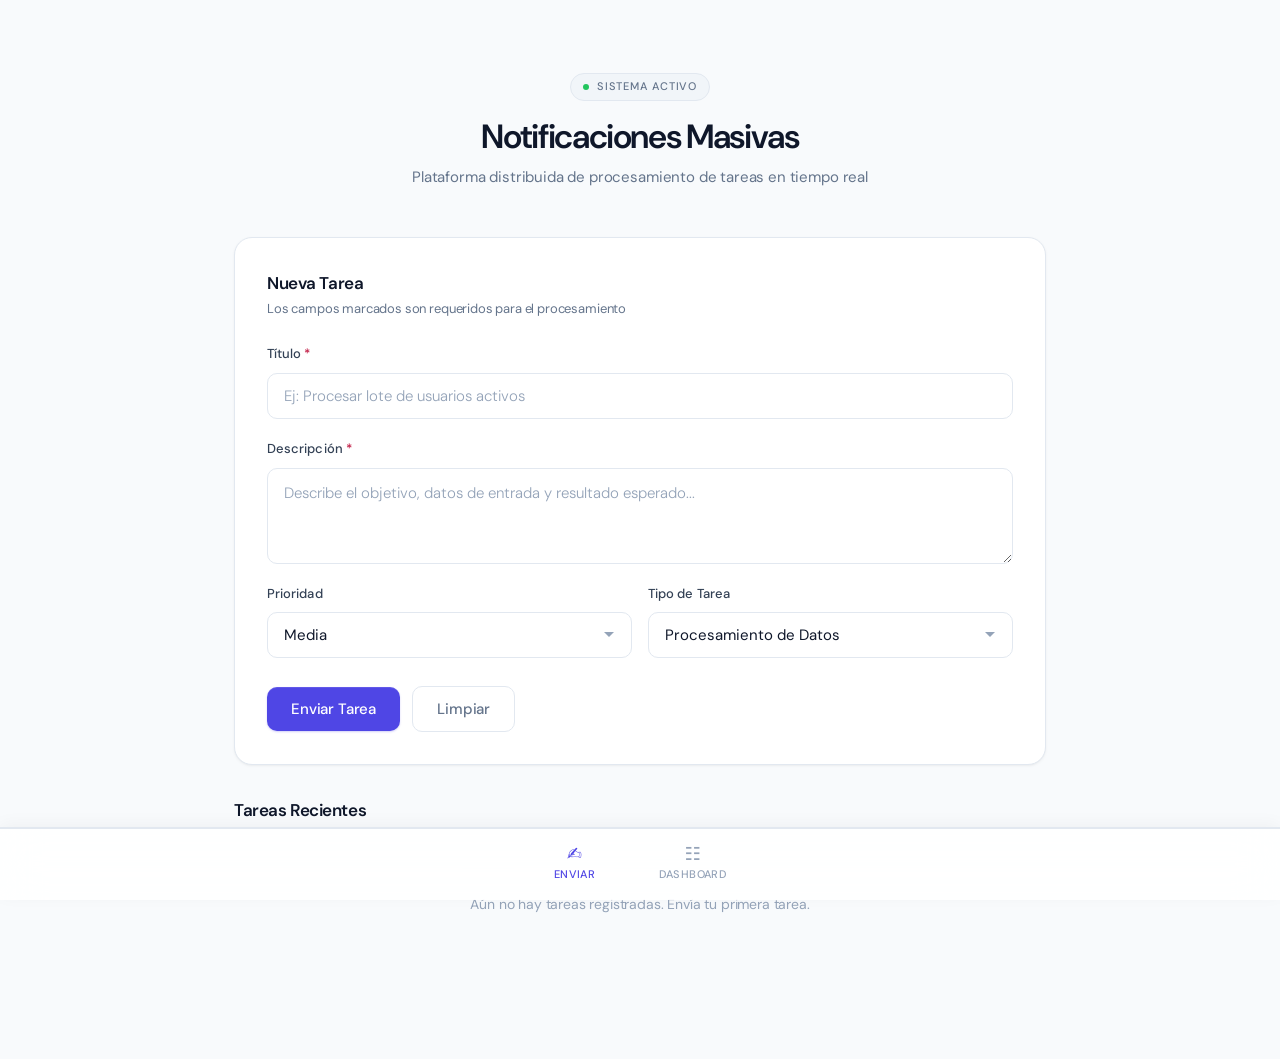
==== frontend/index.html @ dda321a0 "crecion del feond" ====
<!DOCTYPE html>
<html lang="es">
<head>
  <meta charset="UTF-8">
  <meta name="viewport" content="width=device-width, initial-scale=1.0">
  <title>Notificaciones — Enviar Tarea</title>
  <link rel="stylesheet" href="styles.css">
  <link rel="icon" href="data:image/svg+xml,<svg xmlns='http://www.w3.org/2000/svg' viewBox='0 0 32 32'><rect width='32' height='32' rx='8' fill='%234f46e5'/><path d='M8 10h16M8 16h10M8 22h13' stroke='white' stroke-width='2.5' stroke-linecap='round'/></svg>">
</head>
<body>

  <div class="container">

    <!-- ── Header ── -->
    <header>
      <div class="header-eyebrow">
        <span class="header-eyebrow-dot"></span>
        Sistema Activo
      </div>
      <h1>Notificaciones Masivas</h1>
      <p class="subtitle">Plataforma distribuida de procesamiento de tareas en tiempo real</p>
    </header>

    <main>

      <!-- ── Formulario de envío ── -->
      <section class="task-form-section">
        <div class="section-header">
          <h2>Nueva Tarea</h2>
          <p>Los campos marcados son requeridos para el procesamiento</p>
        </div>

        <form id="taskForm" class="task-form" novalidate>

          <div class="form-group">
            <label for="taskTitle">Título <span style="color:var(--s-error-text)">*</span></label>
            <input
              type="text"
              id="taskTitle"
              name="title"
              placeholder="Ej: Procesar lote de usuarios activos"
              required
              minlength="3"
              autocomplete="off"
            >
          </div>

          <div class="form-group">
            <label for="taskDescription">Descripción <span style="color:var(--s-error-text)">*</span></label>
            <textarea
              id="taskDescription"
              name="description"
              placeholder="Describe el objetivo, datos de entrada y resultado esperado..."
              required
              minlength="10"
            ></textarea>
          </div>

          <div class="form-row">
            <div class="form-group">
              <label for="taskPriority">Prioridad</label>
              <select id="taskPriority" name="priority">
                <option value="baja">Baja</option>
                <option value="media" selected>Media</option>
                <option value="alta">Alta</option>
                <option value="critica">Crítica</option>
              </select>
            </div>

            <div class="form-group">
              <label for="taskType">Tipo de Tarea</label>
              <select id="taskType" name="type">
                <option value="procesamiento">Procesamiento de Datos</option>
                <option value="analisis">Análisis</option>
                <option value="reporte">Generación de Reporte</option>
                <option value="notificacion">Envío de Notificación</option>
              </select>
            </div>
          </div>

          <div class="form-actions">
            <button type="submit" class="btn btn-primary" id="submitBtn">
              <span class="btn-text">Enviar Tarea</span>
              <span class="btn-loader" id="btnLoader"></span>
            </button>
            <button type="reset" class="btn btn-ghost">Limpiar</button>
          </div>

        </form>

        <div id="responseMessage" class="response-message" role="alert"></div>
      </section>

      <!-- ── Tareas recientes ── -->
      <section class="recent-tasks-section">
        <div class="section-header" style="margin-bottom: var(--sp-5);">
          <h2>Tareas Recientes</h2>
        </div>
        <div id="recentTasksList" class="tasks-list">
          <p class="empty-state">Aún no hay tareas registradas. Envía tu primera tarea.</p>
        </div>
      </section>

    </main>

    <!-- ── Navegación ── -->
    <nav class="bottom-nav" aria-label="Navegación principal">
      <a href="index.html" class="nav-link active" aria-current="page">
        <span class="nav-icon">&#9997;</span>
        <span>Enviar</span>
      </a>
      <a href="dashboard.html" class="nav-link">
        <span class="nav-icon">&#9783;</span>
        <span>Dashboard</span>
      </a>
    </nav>

  </div>

  <script src="app.js"></script>
</body>
</html>
---- frontend/styles.css ----
/**
 * styles.css — Sistema de Notificaciones Masivas Distribuidas
 * Diseño: "Quiet Luxury Software" — ultra-minimalista, premium, sin ruido.
 *
 * Fuente: DM Sans (Google Fonts) — geométrica, limpia, moderna.
 * Arquitectura de variables en :root para coherencia total.
 */

@import url('https://fonts.googleapis.com/css2?family=DM+Sans:ital,opsz,wght@0,9..40,300;0,9..40,400;0,9..40,500;0,9..40,600;1,9..40,300&family=DM+Mono:wght@300;400&display=swap');

/* ================================================================
   VARIABLES CSS — DESIGN TOKENS
   ================================================================ */
:root {
  /* Superficies */
  --bg-app:       #f8fafc;
  --bg-surface:   #ffffff;
  --bg-subtle:    #f1f5f9;
  --bg-hover:     #f8fafc;

  /* Tipografía */
  --text-heading: #0f172a;
  --text-body:    #334155;
  --text-muted:   #64748b;
  --text-ghost:   #94a3b8;

  /* Bordes */
  --border:       #e2e8f0;
  --border-strong:#cbd5e1;

  /* Acento — Indigo refinado */
  --accent:       #4f46e5;
  --accent-hover: #4338ca;
  --accent-ring:  rgba(79, 70, 229, 0.12);
  --accent-light: #eef2ff;

  /* Estados desaturados */
  --s-pending-bg:    #fefce8;  --s-pending-text:    #854d0e;  --s-pending-dot:    #ca8a04;
  --s-processing-bg: #eff6ff;  --s-processing-text: #1d4ed8;  --s-processing-dot: #3b82f6;
  --s-completed-bg:  #f0fdf4;  --s-completed-text:  #15803d;  --s-completed-dot:  #22c55e;
  --s-error-bg:      #fff1f2;  --s-error-text:      #be123c;  --s-error-dot:      #f43f5e;

  /* Prioridades */
  --p-baja-bg:    #f0fdf4;  --p-baja-text:    #15803d;
  --p-media-bg:   #fefce8;  --p-media-text:   #854d0e;
  --p-alta-bg:    #fff7ed;  --p-alta-text:    #c2410c;
  --p-critica-bg: #fff1f2;  --p-critica-text: #be123c;

  /* Sombras */
  --shadow-xs: 0 1px 2px rgba(0,0,0,0.04);
  --shadow-sm: 0 1px 3px rgba(0,0,0,0.05), 0 1px 2px -1px rgba(0,0,0,0.04);
  --shadow-md: 0 4px 12px rgba(0,0,0,0.06), 0 2px 4px -2px rgba(0,0,0,0.04);
  --shadow-nav: 0 -1px 0 var(--border), 0 -4px 16px rgba(0,0,0,0.04);

  /* Radios */
  --r-sm:   6px;
  --r-md:   10px;
  --r-lg:   14px;
  --r-xl:   18px;
  --r-pill: 999px;

  /* Espaciado */
  --sp-1: 0.25rem;   --sp-2: 0.5rem;    --sp-3: 0.75rem;
  --sp-4: 1rem;      --sp-5: 1.25rem;   --sp-6: 1.5rem;
  --sp-8: 2rem;      --sp-10: 2.5rem;   --sp-12: 3rem;

  /* Tipografía */
  --font: 'DM Sans', 'Inter', system-ui, -apple-system, sans-serif;
  --font-mono: 'DM Mono', ui-monospace, monospace;

  /* Transiciones */
  --t-fast:   150ms ease;
  --t-normal: 220ms cubic-bezier(0.16, 1, 0.3, 1);
}

/* ================================================================
   RESET & BASE
   ================================================================ */
*, *::before, *::after { margin: 0; padding: 0; box-sizing: border-box; }

html {
  font-size: 16px;
  scroll-behavior: smooth;
  -webkit-font-smoothing: antialiased;
  -moz-osx-font-smoothing: grayscale;
  text-rendering: optimizeLegibility;
}

body {
  font-family: var(--font);
  background: var(--bg-app);
  color: var(--text-body);
  line-height: 1.6;
  min-height: 100vh;
  letter-spacing: -0.01em;
}

/* ================================================================
   LAYOUT
   ================================================================ */
.container {
  max-width: 860px;
  margin: 0 auto;
  padding: var(--sp-8) var(--sp-6) 96px;
}

/* ================================================================
   HEADER
   ================================================================ */
header {
  text-align: center;
  padding: var(--sp-10) 0 var(--sp-12);
}

/* Wordmark / logo pill encima del h1 */
.header-eyebrow {
  display: inline-flex;
  align-items: center;
  gap: var(--sp-2);
  padding: 4px 12px;
  background: var(--bg-subtle);
  border: 1px solid var(--border);
  border-radius: var(--r-pill);
  font-size: 0.6875rem;
  font-weight: 500;
  letter-spacing: 0.08em;
  text-transform: uppercase;
  color: var(--text-muted);
  margin-bottom: var(--sp-4);
}

.header-eyebrow-dot {
  width: 6px;
  height: 6px;
  border-radius: 50%;
  background: var(--s-completed-dot);
  animation: pulse 2.5s ease-in-out infinite;
}

header h1 {
  font-size: clamp(1.6rem, 4vw, 2.1rem);
  font-weight: 600;
  color: var(--text-heading);
  letter-spacing: -0.04em;
  line-height: 1.2;
  margin-bottom: var(--sp-2);
}

.subtitle {
  color: var(--text-muted);
  font-size: 0.9375rem;
  font-weight: 400;
}

main {
  display: flex;
  flex-direction: column;
  gap: var(--sp-8);
}

section h2 {
  font-size: 0.8125rem;
  font-weight: 600;
  color: var(--text-muted);
  letter-spacing: 0.06em;
  text-transform: uppercase;
  margin-bottom: var(--sp-4);
}

/* ================================================================
   FORMULARIO
   ================================================================ */
.task-form-section {
  background: var(--bg-surface);
  border: 1px solid var(--border);
  border-radius: var(--r-xl);
  padding: var(--sp-8);
  box-shadow: var(--shadow-sm);
}

.section-header {
  margin-bottom: var(--sp-6);
}

.section-header h2 {
  font-size: 1.0625rem;
  font-weight: 600;
  color: var(--text-heading);
  letter-spacing: -0.025em;
  text-transform: none;
  margin-bottom: 2px;
}

.section-header p {
  font-size: 0.8125rem;
  color: var(--text-muted);
}

.task-form {
  display: flex;
  flex-direction: column;
  gap: var(--sp-5);
}

.form-row {
  display: grid;
  grid-template-columns: 1fr 1fr;
  gap: var(--sp-4);
}

.form-group {
  display: flex;
  flex-direction: column;
  gap: var(--sp-2);
}

.form-group label {
  font-size: 0.8125rem;
  font-weight: 500;
  color: var(--text-body);
  letter-spacing: 0.005em;
}

.form-group input,
.form-group textarea,
.form-group select {
  padding: var(--sp-3) var(--sp-4);
  background: var(--bg-surface);
  border: 1px solid var(--border);
  border-radius: var(--r-md);
  font-size: 0.9375rem;
  font-family: var(--font);
  color: var(--text-heading);
  transition: border-color var(--t-fast), box-shadow var(--t-fast);
  appearance: none;
  -webkit-appearance: none;
}

.form-group input::placeholder,
.form-group textarea::placeholder {
  color: var(--text-ghost);
  font-weight: 300;
}

.form-group input:hover,
.form-group textarea:hover,
.form-group select:hover {
  border-color: var(--border-strong);
}

.form-group input:focus,
.form-group textarea:focus,
.form-group select:focus {
  outline: none;
  border-color: var(--accent);
  box-shadow: 0 0 0 3px var(--accent-ring);
}

.form-group textarea {
  resize: vertical;
  min-height: 96px;
  line-height: 1.6;
}

.form-group select {
  background-image: url("data:image/svg+xml,%3Csvg xmlns='http://www.w3.org/2000/svg' width='12' height='12' viewBox='0 0 12 12'%3E%3Cpath fill='%2394a3b8' d='M6 8L1 3h10z'/%3E%3C/svg%3E");
  background-repeat: no-repeat;
  background-position: right var(--sp-4) center;
  padding-right: var(--sp-10);
  cursor: pointer;
}

.form-actions {
  display: flex;
  gap: var(--sp-3);
  align-items: center;
  padding-top: var(--sp-2);
}

/* ================================================================
   BOTONES
   ================================================================ */
.btn {
  display: inline-flex;
  align-items: center;
  justify-content: center;
  gap: var(--sp-2);
  padding: var(--sp-3) var(--sp-6);
  border: none;
  border-radius: var(--r-md);
  font-size: 0.9375rem;
  font-weight: 500;
  font-family: var(--font);
  letter-spacing: -0.01em;
  cursor: pointer;
  transition: all var(--t-fast);
  white-space: nowrap;
  text-decoration: none;
  user-select: none;
}

.btn:disabled {
  opacity: 0.45;
  cursor: not-allowed;
  pointer-events: none;
}

/* Primario — Indigo sólido */
.btn-primary {
  background: var(--accent);
  color: #fff;
  box-shadow: 0 1px 2px rgba(79,70,229,0.25), inset 0 1px 0 rgba(255,255,255,0.1);
}

.btn-primary:hover:not(:disabled) {
  background: var(--accent-hover);
  box-shadow: 0 3px 10px rgba(79,70,229,0.3);
  transform: translateY(-1px);
}

.btn-primary:active:not(:disabled) {
  transform: translateY(0);
  box-shadow: none;
}

/* Fantasma */
.btn-ghost {
  background: transparent;
  color: var(--text-muted);
  border: 1px solid var(--border);
}

.btn-ghost:hover {
  background: var(--bg-subtle);
  color: var(--text-body);
  border-color: var(--border-strong);
}

.btn-sm {
  padding: var(--sp-2) var(--sp-4);
  font-size: 0.8125rem;
  border-radius: var(--r-sm);
}

/* Loader interno del botón */
.btn-loader {
  display: none;
  width: 14px;
  height: 14px;
  border: 2px solid rgba(255,255,255,0.3);
  border-top-color: #fff;
  border-radius: 50%;
  animation: spin 0.65s linear infinite;
}

@keyframes spin { to { transform: rotate(360deg); } }

/* ================================================================
   MENSAJE DE RESPUESTA
   ================================================================ */
.response-message {
  padding: var(--sp-3) var(--sp-4);
  border-radius: var(--r-md);
  margin-top: var(--sp-5);
  font-size: 0.875rem;
  font-weight: 450;
  border: 1px solid transparent;
  display: none;
  animation: slideDown 200ms ease both;
}

.response-message.success {
  display: block;
  background: var(--s-completed-bg);
  color: var(--s-completed-text);
  border-color: rgba(34, 197, 94, 0.2);
}

.response-message.error {
  display: block;
  background: var(--s-error-bg);
  color: var(--s-error-text);
  border-color: rgba(244, 63, 94, 0.2);
}

@keyframes slideDown {
  from { opacity: 0; transform: translateY(-6px); }
  to   { opacity: 1; transform: translateY(0); }
}

/* ================================================================
   TAREAS RECIENTES
   ================================================================ */
.recent-tasks-section h2,
.recent-tasks-section .section-header h2 {
  font-size: 1.0625rem;
  font-weight: 600;
  color: var(--text-heading);
  letter-spacing: -0.025em;
  text-transform: none;
  margin-bottom: 0;
}

.tasks-list {
  display: flex;
  flex-direction: column;
  gap: var(--sp-3);
}

/* Tarjeta de tarea */
.task-card {
  background: var(--bg-surface);
  border: 1px solid var(--border);
  border-left: 3px solid var(--border);
  border-radius: var(--r-lg);
  padding: var(--sp-5) var(--sp-6);
  box-shadow: var(--shadow-xs);
  transition: box-shadow var(--t-normal), transform var(--t-normal), border-left-color var(--t-fast);
  animation: cardIn 250ms ease both;
}

@keyframes cardIn {
  from { opacity: 0; transform: translateY(6px); }
  to   { opacity: 1; transform: translateY(0); }
}

.task-card:hover {
  box-shadow: var(--shadow-md);
  transform: translateY(-1px);
  border-left-color: var(--accent);
}

.task-header {
  display: flex;
  justify-content: space-between;
  align-items: flex-start;
  gap: var(--sp-3);
  margin-bottom: var(--sp-2);
}

.task-title {
  font-size: 0.9375rem;
  font-weight: 600;
  color: var(--text-heading);
  letter-spacing: -0.02em;
  line-height: 1.4;
}

.task-description {
  color: var(--text-muted);
  font-size: 0.875rem;
  line-height: 1.6;
  margin-bottom: var(--sp-4);
}

.task-meta {
  display: flex;
  flex-wrap: wrap;
  align-items: center;
  gap: var(--sp-2);
}

.task-time {
  font-size: 0.75rem;
  color: var(--text-ghost);
  font-variant-numeric: tabular-nums;
  margin-left: auto;
  font-family: var(--font-mono);
  font-weight: 300;
}

/* ================================================================
   BADGES (Status, Priority, Type)
   ================================================================ */
.badge {
  display: inline-flex;
  align-items: center;
  gap: 5px;
  padding: 3px 9px;
  border-radius: var(--r-pill);
  font-size: 0.6875rem;
  font-weight: 500;
  letter-spacing: 0.01em;
  line-height: 1.6;
  white-space: nowrap;
}

.badge-dot {
  width: 5px;
  height: 5px;
  border-radius: 50%;
  flex-shrink: 0;
}

/* Status */
.status-pendiente   { background: var(--s-pending-bg);    color: var(--s-pending-text); }
.status-en-proceso  { background: var(--s-processing-bg); color: var(--s-processing-text); }
.status-completada  { background: var(--s-completed-bg);  color: var(--s-completed-text); }
.status-error       { background: var(--s-error-bg);      color: var(--s-error-text); }

.status-pendiente   .badge-dot { background: var(--s-pending-dot); }
.status-en-proceso  .badge-dot { background: var(--s-processing-dot); }
.status-completada  .badge-dot { background: var(--s-completed-dot); }
.status-error       .badge-dot { background: var(--s-error-dot); }

/* Priority */
.priority-baja    { background: var(--p-baja-bg);    color: var(--p-baja-text); }
.priority-media   { background: var(--p-media-bg);   color: var(--p-media-text); }
.priority-alta    { background: var(--p-alta-bg);    color: var(--p-alta-text); }
.priority-critica { background: var(--p-critica-bg); color: var(--p-critica-text); }

/* Type */
.badge-type {
  background: var(--bg-subtle);
  color: var(--text-muted);
  border: 1px solid var(--border);
}

/* ================================================================
   EMPTY STATE
   ================================================================ */
.empty-state {
  text-align: center;
  color: var(--text-ghost);
  padding: var(--sp-12) var(--sp-4);
  font-size: 0.875rem;
}

/* ================================================================
   DASHBOARD — STATS PANEL
   ================================================================ */
.stats-panel {
  display: grid;
  grid-template-columns: repeat(4, 1fr);
  gap: var(--sp-3);
}

.stat-card {
  background: var(--bg-surface);
  border: 1px solid var(--border);
  border-radius: var(--r-lg);
  padding: var(--sp-5);
  box-shadow: var(--shadow-xs);
  transition: box-shadow var(--t-normal), transform var(--t-normal);
  display: flex;
  flex-direction: column;
  gap: var(--sp-3);
}

.stat-card:hover {
  box-shadow: var(--shadow-md);
  transform: translateY(-1px);
}

.stat-icon {
  width: 34px;
  height: 34px;
  border-radius: var(--r-sm);
  display: flex;
  align-items: center;
  justify-content: center;
  font-size: 0.875rem;
}

.stat-icon-pending    { background: var(--s-pending-bg); }
.stat-icon-processing { background: var(--s-processing-bg); }
.stat-icon-completed  { background: var(--s-completed-bg); }
.stat-icon-error      { background: var(--s-error-bg); }

.stat-content { display: flex; flex-direction: column; gap: 2px; }

.stat-content h3 {
  font-size: 0.6875rem;
  font-weight: 500;
  color: var(--text-muted);
  letter-spacing: 0.04em;
  text-transform: uppercase;
}

.stat-value {
  font-size: 1.875rem;
  font-weight: 600;
  color: var(--text-heading);
  letter-spacing: -0.04em;
  line-height: 1;
  font-variant-numeric: tabular-nums;
}

/* ================================================================
   DASHBOARD — ESTADO DE CONEXIÓN
   ================================================================ */
.connection-status {
  background: var(--bg-surface);
  border: 1px solid var(--border);
  border-radius: var(--r-lg);
  padding: var(--sp-4) var(--sp-6);
  box-shadow: var(--shadow-xs);
  display: flex;
  justify-content: space-between;
  align-items: center;
  flex-wrap: wrap;
  gap: var(--sp-3);
}

.status-indicator {
  display: flex;
  align-items: center;
  gap: var(--sp-3);
}

.status-dot {
  width: 8px;
  height: 8px;
  border-radius: 50%;
  background: var(--text-ghost);
  flex-shrink: 0;
  animation: pulse 2.5s ease-in-out infinite;
}

.status-dot.connecting   { background: var(--s-pending-dot); }
.status-dot.connected    { background: var(--s-completed-dot); animation: none; }
.status-dot.disconnected,
.status-dot.failed       { background: var(--s-error-dot); animation: none; }

@keyframes pulse {
  0%, 100% { opacity: 1; transform: scale(1); }
  50%       { opacity: 0.45; transform: scale(0.8); }
}

.status-text { font-size: 0.875rem; font-weight: 500; color: var(--text-body); }
.last-update { font-size: 0.8125rem; color: var(--text-ghost); font-family: var(--font-mono); font-weight: 300; }

/* ================================================================
   DASHBOARD — FLUJO KANBAN
   ================================================================ */
.task-flow > h2 {
  font-size: 1.0625rem;
  font-weight: 600;
  color: var(--text-heading);
  letter-spacing: -0.025em;
  text-transform: none;
  margin-bottom: var(--sp-5);
}

.flow-container {
  display: grid;
  grid-template-columns: 1fr 20px 1fr 20px 1fr 20px 1fr;
  gap: var(--sp-2);
  align-items: start;
}

.flow-column {
  background: var(--bg-surface);
  border: 1px solid var(--border);
  border-radius: var(--r-lg);
  padding: var(--sp-4);
  box-shadow: var(--shadow-xs);
  min-width: 0;
}

.flow-column-header {
  display: flex;
  align-items: center;
  gap: var(--sp-2);
  margin-bottom: var(--sp-3);
  padding-bottom: var(--sp-3);
  border-bottom: 1px solid var(--border);
}

.flow-column-header .col-dot {
  width: 6px;
  height: 6px;
  border-radius: 50%;
  flex-shrink: 0;
}

.col-pending    .col-dot { background: var(--s-pending-dot); }
.col-processing .col-dot { background: var(--s-processing-dot); }
.col-completed  .col-dot { background: var(--s-completed-dot); }
.col-error      .col-dot { background: var(--s-error-dot); }

.flow-column-header h3 {
  font-size: 0.75rem;
  font-weight: 600;
  color: var(--text-muted);
  letter-spacing: 0.04em;
  text-transform: uppercase;
  flex: 1;
}

.col-count {
  font-size: 0.6875rem;
  font-weight: 500;
  color: var(--text-ghost);
  background: var(--bg-subtle);
  border: 1px solid var(--border);
  border-radius: var(--r-pill);
  padding: 1px 7px;
  font-variant-numeric: tabular-nums;
}

.flow-tasks {
  display: flex;
  flex-direction: column;
  gap: var(--sp-2);
  min-height: 80px;
}

.flow-arrow {
  display: flex;
  align-items: flex-start;
  justify-content: center;
  padding-top: 18px;
  color: var(--border-strong);
  font-size: 1rem;
  user-select: none;
}

/* Mini tarjeta de flujo */
.flow-task-card {
  background: var(--bg-app);
  border: 1px solid var(--border);
  border-radius: var(--r-sm);
  padding: var(--sp-2) var(--sp-3);
  transition: background var(--t-fast);
  animation: cardIn 200ms ease both;
}

.flow-task-card:hover { background: var(--bg-subtle); }

.flow-task-title {
  font-size: 0.8125rem;
  font-weight: 500;
  color: var(--text-body);
  margin-bottom: 2px;
  white-space: nowrap;
  overflow: hidden;
  text-overflow: ellipsis;
}

.flow-task-meta {
  display: flex;
  justify-content: space-between;
  align-items: center;
}

.flow-task-priority {
  font-size: 0.6875rem;
  padding: 1px 6px;
  border-radius: var(--r-pill);
  font-weight: 500;
}

.flow-task-time {
  font-size: 0.6875rem;
  color: var(--text-ghost);
  font-family: var(--font-mono);
  font-weight: 300;
}

.empty-flow {
  text-align: center;
  color: var(--text-ghost);
  font-size: 0.8125rem;
  padding: var(--sp-6) var(--sp-2);
}

/* ================================================================
   DASHBOARD — LOG DE EVENTOS
   ================================================================ */
.event-log > h2 {
  font-size: 1.0625rem;
  font-weight: 600;
  color: var(--text-heading);
  letter-spacing: -0.025em;
  text-transform: none;
  margin-bottom: var(--sp-4);
}

.log-controls {
  display: flex;
  gap: var(--sp-2);
  margin-bottom: var(--sp-3);
}

.log-container {
  background: var(--bg-surface);
  border: 1px solid var(--border);
  border-radius: var(--r-lg);
  box-shadow: var(--shadow-xs);
  max-height: 260px;
  overflow-y: auto;
  padding: var(--sp-1) 0;
}

.log-entry {
  display: flex;
  align-items: baseline;
  gap: var(--sp-4);
  padding: var(--sp-2) var(--sp-5);
  border-bottom: 1px solid var(--bg-app);
  transition: background var(--t-fast);
}

.log-entry:last-child { border-bottom: none; }
.log-entry:hover      { background: var(--bg-hover); }

.log-time {
  color: var(--text-ghost);
  font-family: var(--font-mono);
  font-size: 0.75rem;
  font-weight: 300;
  min-width: 76px;
  flex-shrink: 0;
}

.log-message {
  flex: 1;
  font-size: 0.8125rem;
  color: var(--text-body);
  line-height: 1.5;
}

.log-success .log-message { color: var(--s-completed-text); }
.log-warning .log-message { color: var(--s-pending-text); }
.log-error   .log-message { color: var(--s-error-text); }

.log-container::-webkit-scrollbar { width: 4px; }
.log-container::-webkit-scrollbar-track { background: transparent; }
.log-container::-webkit-scrollbar-thumb { background: var(--border); border-radius: var(--r-pill); }
.log-container::-webkit-scrollbar-thumb:hover { background: var(--border-strong); }

/* ================================================================
   DASHBOARD — WORKERS
   ================================================================ */
.workers-panel > h2 {
  font-size: 1.0625rem;
  font-weight: 600;
  color: var(--text-heading);
  letter-spacing: -0.025em;
  text-transform: none;
  margin-bottom: var(--sp-5);
}

.workers-grid {
  display: grid;
  grid-template-columns: repeat(auto-fill, minmax(220px, 1fr));
  gap: var(--sp-3);
}

.worker-card {
  background: var(--bg-surface);
  border: 1px solid var(--border);
  border-radius: var(--r-lg);
  padding: var(--sp-5);
  box-shadow: var(--shadow-xs);
  transition: box-shadow var(--t-normal), transform var(--t-normal);
}

.worker-card:hover {
  box-shadow: var(--shadow-md);
  transform: translateY(-1px);
}

.worker-header {
  display: flex;
  justify-content: space-between;
  align-items: center;
  margin-bottom: var(--sp-4);
  gap: var(--sp-2);
}

.worker-name { font-size: 0.875rem; font-weight: 600; color: var(--text-heading); letter-spacing: -0.01em; }
.worker-status { padding: 2px 8px; border-radius: var(--r-pill); font-size: 0.6875rem; font-weight: 500; }

.status-active  { background: var(--s-completed-bg);  color: var(--s-completed-text); }
.status-idle    { background: var(--s-pending-bg);    color: var(--s-pending-text); }
.status-busy    { background: var(--s-processing-bg); color: var(--s-processing-text); }
.status-offline { background: var(--s-error-bg);      color: var(--s-error-text); }

.worker-stats { display: flex; flex-direction: column; gap: var(--sp-2); }

.worker-stat {
  display: flex;
  justify-content: space-between;
  align-items: center;
  font-size: 0.8125rem;
}

.stat-label { color: var(--text-muted); }
.stat-val   { font-weight: 500; color: var(--text-body); font-variant-numeric: tabular-nums; }

/* ================================================================
   NAVEGACIÓN INFERIOR
   ================================================================ */
.bottom-nav {
  position: fixed;
  bottom: 0; left: 0; right: 0;
  background: rgba(255, 255, 255, 0.88);
  backdrop-filter: blur(20px) saturate(180%);
  -webkit-backdrop-filter: blur(20px) saturate(180%);
  border-top: 1px solid var(--border);
  padding: var(--sp-3) var(--sp-4);
  display: flex;
  justify-content: center;
  gap: var(--sp-10);
  box-shadow: var(--shadow-nav);
  z-index: 100;
}

.nav-link {
  display: flex;
  flex-direction: column;
  align-items: center;
  gap: 3px;
  text-decoration: none;
  color: var(--text-ghost);
  font-size: 0.6875rem;
  font-weight: 500;
  letter-spacing: 0.04em;
  text-transform: uppercase;
  transition: color var(--t-fast);
  padding: var(--sp-1) var(--sp-3);
  border-radius: var(--r-md);
}

.nav-link:hover  { color: var(--text-muted); }
.nav-link.active { color: var(--accent); }

.nav-icon {
  font-size: 1.125rem;
  line-height: 1;
}

/* ================================================================
   RESPONSIVE
   ================================================================ */
@media (max-width: 860px) {
  .stats-panel { grid-template-columns: repeat(2, 1fr); }
  .flow-container { grid-template-columns: 1fr; }
  .flow-arrow { padding: 0 0 0 var(--sp-4); justify-content: flex-start; font-size: 0.875rem; }
}

@media (max-width: 640px) {
  .container { padding: var(--sp-5) var(--sp-4) 96px; }
  header { padding: var(--sp-8) 0 var(--sp-10); }
  .task-form-section { padding: var(--sp-5); }
  .form-row { grid-template-columns: 1fr; }
  .form-actions { flex-direction: column; }
  .btn { width: 100%; }
  .task-header { flex-direction: column; align-items: flex-start; }
  .task-time { margin-left: 0; }
  .workers-grid { grid-template-columns: 1fr; }
  .connection-status { flex-direction: column; align-items: flex-start; }
  .log-controls { flex-wrap: wrap; }
  .bottom-nav { gap: var(--sp-6); }
}

@media (max-width: 420px) {
  .stats-panel { grid-template-columns: repeat(2, 1fr); gap: var(--sp-2); }
  .stat-card { padding: var(--sp-4); }
  .stat-value { font-size: 1.5rem; }
}
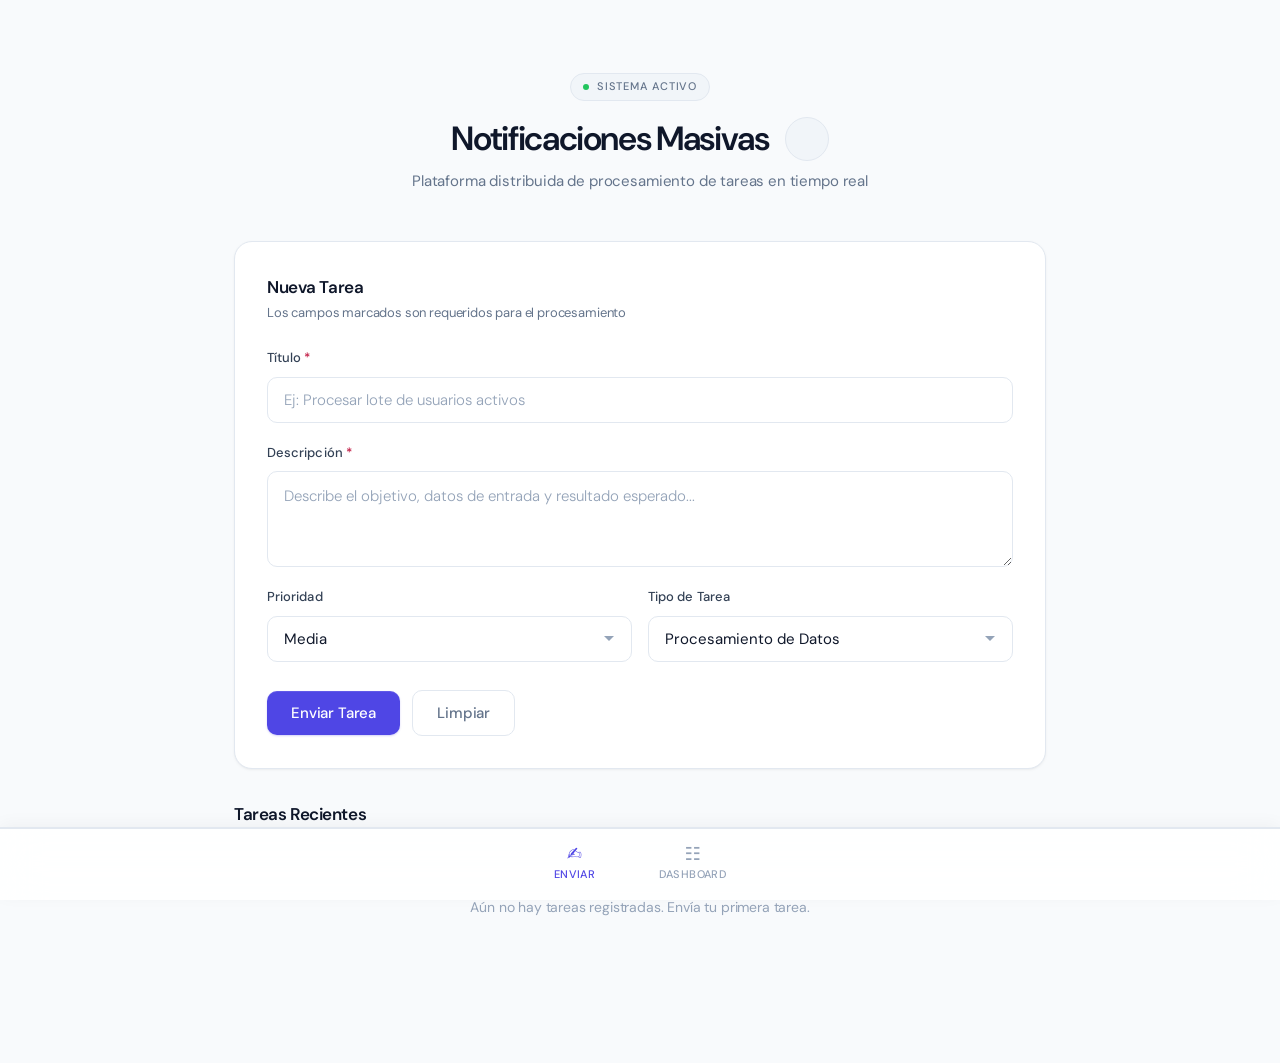
==== commit 05520119: "feat: implementar interfaz base con formulario de notificaciones en tema claro" ====
--- a/frontend/index.html
+++ b/frontend/index.html
@@ -17,7 +17,13 @@
         <span class="header-eyebrow-dot"></span>
         Sistema Activo
       </div>
-      <h1>Notificaciones Masivas</h1>
+      <div class="header-content">
+        <h1>Notificaciones Masivas</h1>
+        <button class="theme-toggle" id="themeToggle" aria-label="Cambiar tema">
+          <span class="theme-icon-sun">☀️</span>
+          <span class="theme-icon-moon">🌙</span>
+        </button>
+      </div>
       <p class="subtitle">Plataforma distribuida de procesamiento de tareas en tiempo real</p>
     </header>
 
@@ -117,6 +123,7 @@
 
   </div>
 
+  <script src="theme.js"></script>
   <script src="app.js"></script>
 </body>
 </html>
--- a/frontend/styles.css
+++ b/frontend/styles.css
@@ -74,6 +74,51 @@
 }
 
 /* ================================================================
+   MODO OSCURO — DARK THEME
+   ================================================================ */
+.dark {
+  /* Superficies */
+  --bg-app:       #0f172a;
+  --bg-surface:   #1e293b;
+  --bg-subtle:    #334155;
+  --bg-hover:     #1e293b;
+
+  /* Tipografía */
+  --text-heading: #f1f5f9;
+  --text-body:    #e2e8f0;
+  --text-muted:   #94a3b8;
+  --text-ghost:   #64748b;
+
+  /* Bordes */
+  --border:       #334155;
+  --border-strong:#475569;
+
+  /* Acento — Indigo refinado (más brillante en dark) */
+  --accent:       #6366f1;
+  --accent-hover: #818cf8;
+  --accent-ring:  rgba(99, 102, 241, 0.2);
+  --accent-light: #1e1b4b;
+
+  /* Estados desaturados (adaptados para dark) */
+  --s-pending-bg:    #422006;  --s-pending-text:    #fef9c3;  --s-pending-dot:    #facc15;
+  --s-processing-bg: #1e3a5f;  --s-processing-text: #bfdbfe;  --s-processing-dot: #60a5fa;
+  --s-completed-bg:  #14532d;  --s-completed-text:  #bbf7d0;  --s-completed-dot:  #4ade80;
+  --s-error-bg:      #881337;  --s-error-text:      #fecdd3;  --s-error-dot:      #fb7185;
+
+  /* Prioridades (adaptadas para dark) */
+  --p-baja-bg:    #14532d;  --p-baja-text:    #bbf7d0;
+  --p-media-bg:   #422006;  --p-media-text:   #fef9c3;
+  --p-alta-bg:    #7c2d12;  --p-alta-text:    #fed7aa;
+  --p-critica-bg: #881337;  --p-critica-text: #fecdd3;
+
+  /* Sombras (más oscuras para dark) */
+  --shadow-xs: 0 1px 2px rgba(0,0,0,0.3);
+  --shadow-sm: 0 1px 3px rgba(0,0,0,0.4), 0 1px 2px -1px rgba(0,0,0,0.3);
+  --shadow-md: 0 4px 12px rgba(0,0,0,0.5), 0 2px 4px -2px rgba(0,0,0,0.4);
+  --shadow-nav: 0 -1px 0 var(--border), 0 -4px 16px rgba(0,0,0,0.3);
+}
+
+/* ================================================================
    RESET & BASE
    ================================================================ */
 *, *::before, *::after { margin: 0; padding: 0; box-sizing: border-box; }
@@ -137,13 +182,53 @@
   animation: pulse 2.5s ease-in-out infinite;
 }
 
+.header-content {
+  display: flex;
+  align-items: center;
+  justify-content: center;
+  gap: var(--sp-4);
+  margin-bottom: var(--sp-2);
+}
+
 header h1 {
   font-size: clamp(1.6rem, 4vw, 2.1rem);
   font-weight: 600;
   color: var(--text-heading);
   letter-spacing: -0.04em;
   line-height: 1.2;
-  margin-bottom: var(--sp-2);
+  margin: 0;
+}
+
+/* Botón toggle de tema */
+.theme-toggle {
+  background: var(--bg-subtle);
+  border: 1px solid var(--border);
+  border-radius: var(--r-pill);
+  padding: var(--sp-2);
+  cursor: pointer;
+  transition: all var(--t-fast);
+  display: flex;
+  align-items: center;
+  justify-content: center;
+  width: 44px;
+  height: 44px;
+  font-size: 1.25rem;
+  color: var(--text-body);
+}
+
+.theme-toggle:hover {
+  background: var(--bg-hover);
+  border-color: var(--border-strong);
+  transform: scale(1.05);
+}
+
+.theme-toggle:active {
+  transform: scale(0.95);
+}
+
+.theme-icon-sun,
+.theme-icon-moon {
+  display: none;
 }
 
 .subtitle {
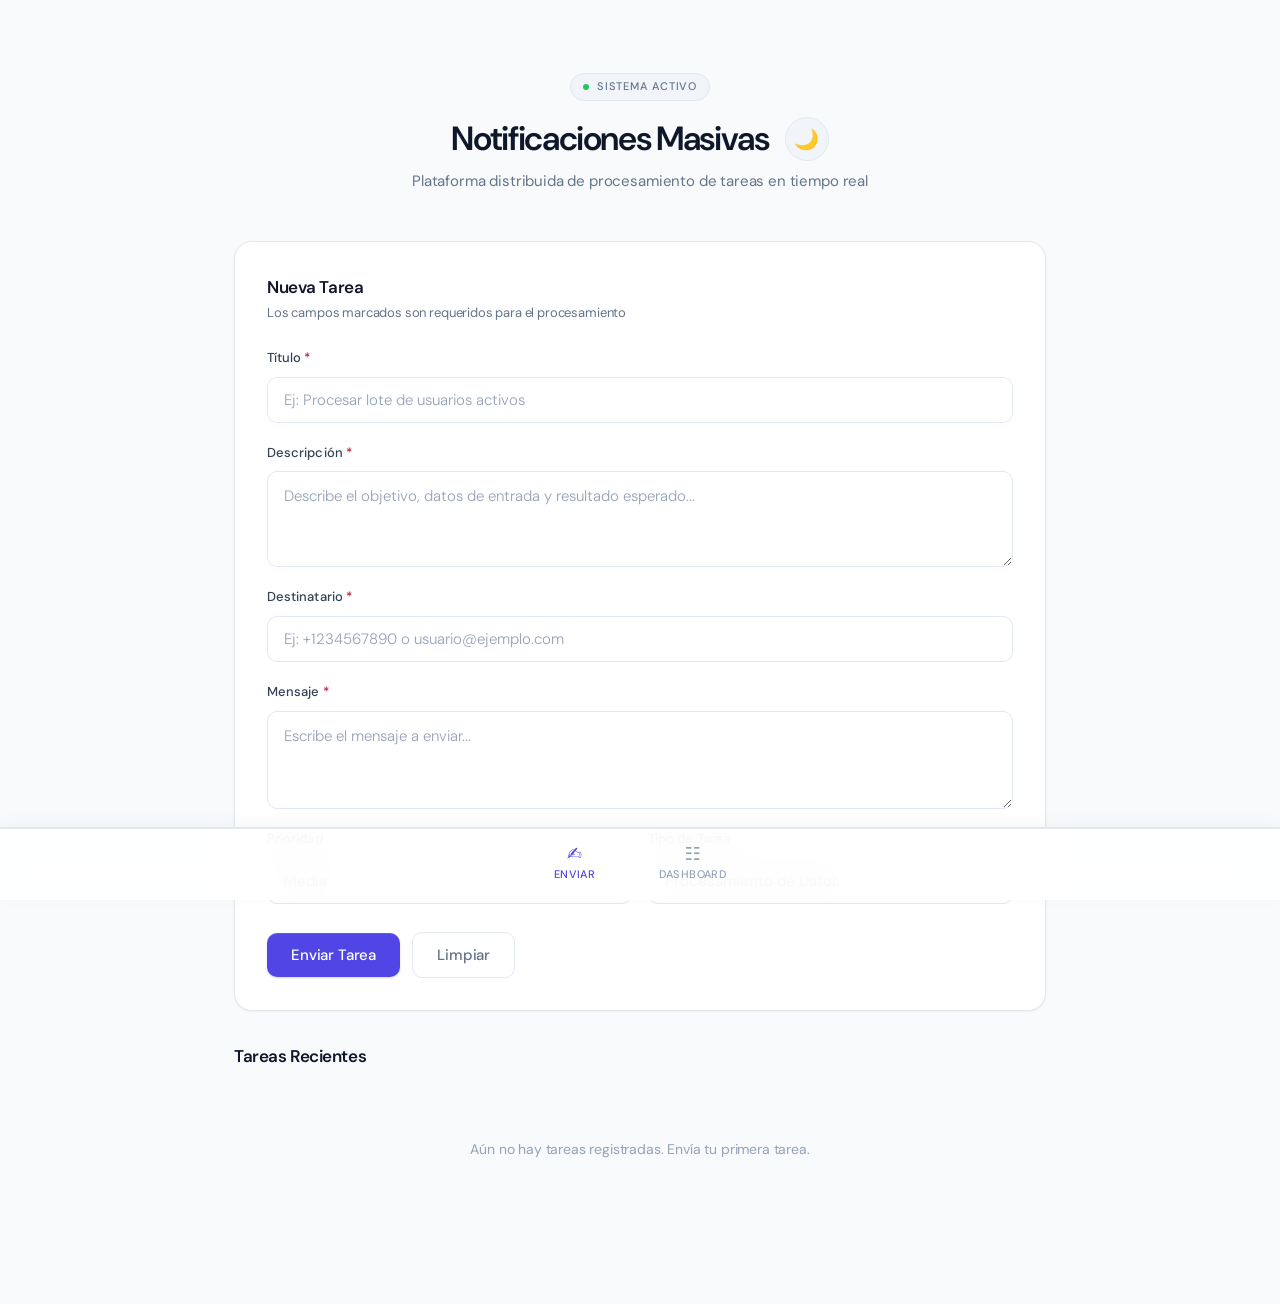
==== commit 84f31c53: "feat(frontend): agregar campos destinatario y mensaje al formulario con renderizado de tarjetas" ====
--- a/frontend/index.html
+++ b/frontend/index.html
@@ -59,6 +59,30 @@
               placeholder="Describe el objetivo, datos de entrada y resultado esperado..."
               required
               minlength="10"
+            ></textarea>
+          </div>
+
+          <div class="form-group">
+            <label for="taskRecipient">Destinatario <span style="color:var(--s-error-text)">*</span></label>
+            <input
+              type="text"
+              id="taskRecipient"
+              name="recipient"
+              placeholder="Ej: +1234567890 o usuario@ejemplo.com"
+              required
+              autocomplete="off"
+            >
+          </div>
+
+          <div class="form-group">
+            <label for="taskMessage">Mensaje <span style="color:var(--s-error-text)">*</span></label>
+            <textarea
+              id="taskMessage"
+              name="message"
+              placeholder="Escribe el mensaje a enviar..."
+              required
+              minlength="5"
+              rows="3"
             ></textarea>
           </div>
 
--- a/frontend/styles.css
+++ b/frontend/styles.css
@@ -538,6 +538,25 @@
   margin-bottom: var(--sp-4);
 }
 
+.task-recipient,
+.task-message {
+  color: var(--text-body);
+  font-size: 0.8125rem;
+  line-height: 1.5;
+  margin-bottom: var(--sp-2);
+  padding: var(--sp-2) var(--sp-3);
+  background: var(--bg-subtle);
+  border-radius: var(--r-sm);
+  border-left: 2px solid var(--accent);
+}
+
+.task-recipient strong,
+.task-message strong {
+  color: var(--text-heading);
+  font-weight: 600;
+  margin-right: var(--sp-1);
+}
+
 .task-meta {
   display: flex;
   flex-wrap: wrap;
